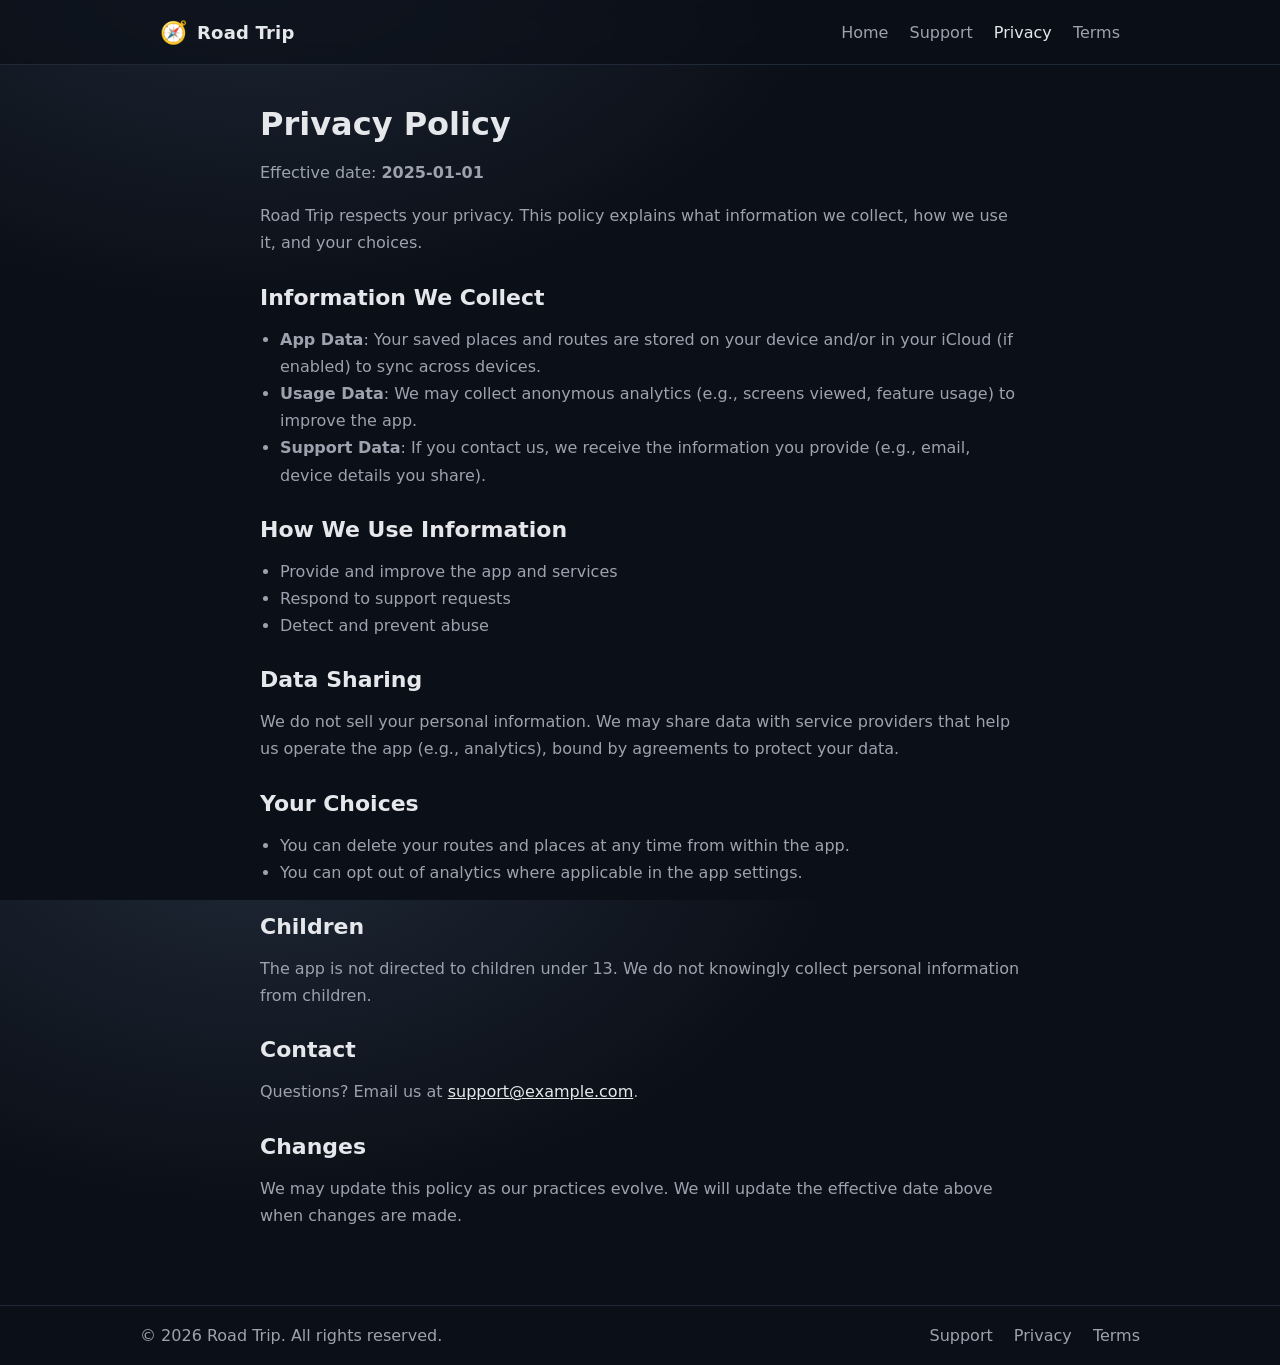
==== privacy.html @ 0849fa27 "initial commit" ====
<!DOCTYPE html>
<html lang="en">
<head>
    <meta charset="UTF-8">
    <meta name="viewport" content="width=device-width, initial-scale=1">
    <title>Road Trip — Privacy Policy</title>
    <meta name="description" content="Privacy Policy for the Road Trip app and website.">
    <link rel="stylesheet" href="assets/styles.css">
</head>
<body>
    <header class="site-header">
        <div class="container header-inner">
            <a class="brand" href="index.html" aria-label="Road Trip home">
                <span class="brand-mark" aria-hidden="true">🧭</span>
                <span class="brand-text">Road Trip</span>
            </a>
            <nav class="nav">
                <a href="index.html">Home</a>
                <a href="support.html">Support</a>
                <a href="privacy.html" class="active">Privacy</a>
                <a href="terms.html">Terms</a>
            </nav>
        </div>
    </header>

    <main class="section">
        <div class="container prose">
            <h1>Privacy Policy</h1>
            <p>Effective date: <strong>2025-01-01</strong></p>

            <p>Road Trip respects your privacy. This policy explains what information we collect, how we use it, and your choices.</p>

            <h2>Information We Collect</h2>
            <ul>
                <li><strong>App Data</strong>: Your saved places and routes are stored on your device and/or in your iCloud (if enabled) to sync across devices.</li>
                <li><strong>Usage Data</strong>: We may collect anonymous analytics (e.g., screens viewed, feature usage) to improve the app.</li>
                <li><strong>Support Data</strong>: If you contact us, we receive the information you provide (e.g., email, device details you share).</li>
            </ul>

            <h2>How We Use Information</h2>
            <ul>
                <li>Provide and improve the app and services</li>
                <li>Respond to support requests</li>
                <li>Detect and prevent abuse</li>
            </ul>

            <h2>Data Sharing</h2>
            <p>We do not sell your personal information. We may share data with service providers that help us operate the app (e.g., analytics), bound by agreements to protect your data.</p>

            <h2>Your Choices</h2>
            <ul>
                <li>You can delete your routes and places at any time from within the app.</li>
                <li>You can opt out of analytics where applicable in the app settings.</li>
            </ul>

            <h2>Children</h2>
            <p>The app is not directed to children under 13. We do not knowingly collect personal information from children.</p>

            <h2>Contact</h2>
            <p>Questions? Email us at <a href="mailto:support@example.com">support@example.com</a>.</p>

            <h2>Changes</h2>
            <p>We may update this policy as our practices evolve. We will update the effective date above when changes are made.</p>
        </div>
    </main>

    <footer class="site-footer">
        <div class="container footer-inner">
            <p>© <span id="year"></span> Road Trip. All rights reserved.</p>
            <nav class="footer-nav">
                <a href="support.html">Support</a>
                <a href="privacy.html" class="active">Privacy</a>
                <a href="terms.html">Terms</a>
            </nav>
        </div>
    </footer>

    <script>
    document.getElementById('year').textContent = new Date().getFullYear();
    </script>
</body>
</html>
---- assets/styles.css ----
/* Color system */
:root {
  --bg: #0b0f17;
  --panel: #111827;
  --panel-alt: #0f172a;
  --text: #e5e7eb;
  --muted: #9ca3af;
  --brand: #3b82f6;
  --brand-600: #2563eb;
  --border: #1f2937;
}

* { box-sizing: border-box; }
html, body { height: 100%; }
body {
  margin: 0;
  font-family: ui-sans-serif, system-ui, -apple-system, Segoe UI, Roboto, Helvetica, Arial, "Apple Color Emoji", "Segoe UI Emoji";
  color: var(--text);
  background: radial-gradient(1200px 800px at 20% -10%, #1f2937 0%, #0b0f17 50%, #0b0f17 100%);
}

.container {
  max-width: 1000px;
  margin: 0 auto;
  padding: 0 20px;
}

.site-header {
  position: sticky;
  top: 0;
  z-index: 10;
  background: rgba(11, 15, 23, 0.7);
  backdrop-filter: blur(10px);
  border-bottom: 1px solid var(--border);
}
.header-inner {
  display: flex;
  align-items: center;
  justify-content: space-between;
  height: 64px;
}
.brand {
  display: inline-flex;
  align-items: center;
  gap: 10px;
  color: var(--text);
  text-decoration: none;
  font-weight: 700;
}
.brand-mark { font-size: 22px; }
.brand-text { font-size: 18px; letter-spacing: 0.2px; }

.nav a, .footer-nav a {
  color: var(--muted);
  text-decoration: none;
  margin-left: 16px;
}
.nav a.active, .nav a:hover, .footer-nav a:hover { color: var(--text); }

.hero {
  padding: 72px 0 32px;
  background: linear-gradient(180deg, rgba(37, 99, 235, 0.12) 0%, rgba(11, 15, 23, 0) 60%);
}
.hero h1 { font-size: 40px; margin: 0 0 10px; }
.lead { color: var(--muted); max-width: 720px; }
.cta-group { margin-top: 22px; display: flex; gap: 12px; }
.btn {
  display: inline-block;
  padding: 10px 16px;
  border: 1px solid var(--border);
  background: var(--panel);
  color: var(--text);
  border-radius: 10px;
  text-decoration: none;
}
.btn.primary { background: var(--brand); border-color: var(--brand-600); }
.btn.primary:hover { background: var(--brand-600); }

.section { padding: 40px 0; }
.section.alt { background: linear-gradient(180deg, rgba(255,255,255,0.02), rgba(255,255,255,0)); border-top: 1px solid var(--border); }

.feature-list {
  list-style: none;
  padding: 0;
  margin: 22px 0 0;
  display: grid;
  grid-template-columns: repeat(auto-fit, minmax(220px, 1fr));
  gap: 16px;
}
.feature-list li { background: var(--panel); border: 1px solid var(--border); border-radius: 12px; padding: 14px; }
.feature-list h3 { margin: 0 0 6px; font-size: 18px; }
.feature-list p { margin: 0; color: var(--muted); }

.site-footer { border-top: 1px solid var(--border); margin-top: 20px; }
.footer-inner { display: flex; align-items: center; justify-content: space-between; padding: 20px 0; }
.site-footer p { margin: 0; color: var(--muted); }

/* Content styles */
.prose {
  max-width: 800px;
}
.prose h1 { font-size: 32px; margin: 0 0 10px; }
.prose h2 { font-size: 22px; margin: 28px 0 10px; }
.prose p, .prose li { color: var(--muted); line-height: 1.7; }
.prose a { color: var(--text); }
.prose ul { padding-left: 20px; }

@media (max-width: 640px) {
  .hero h1 { font-size: 32px; }
}
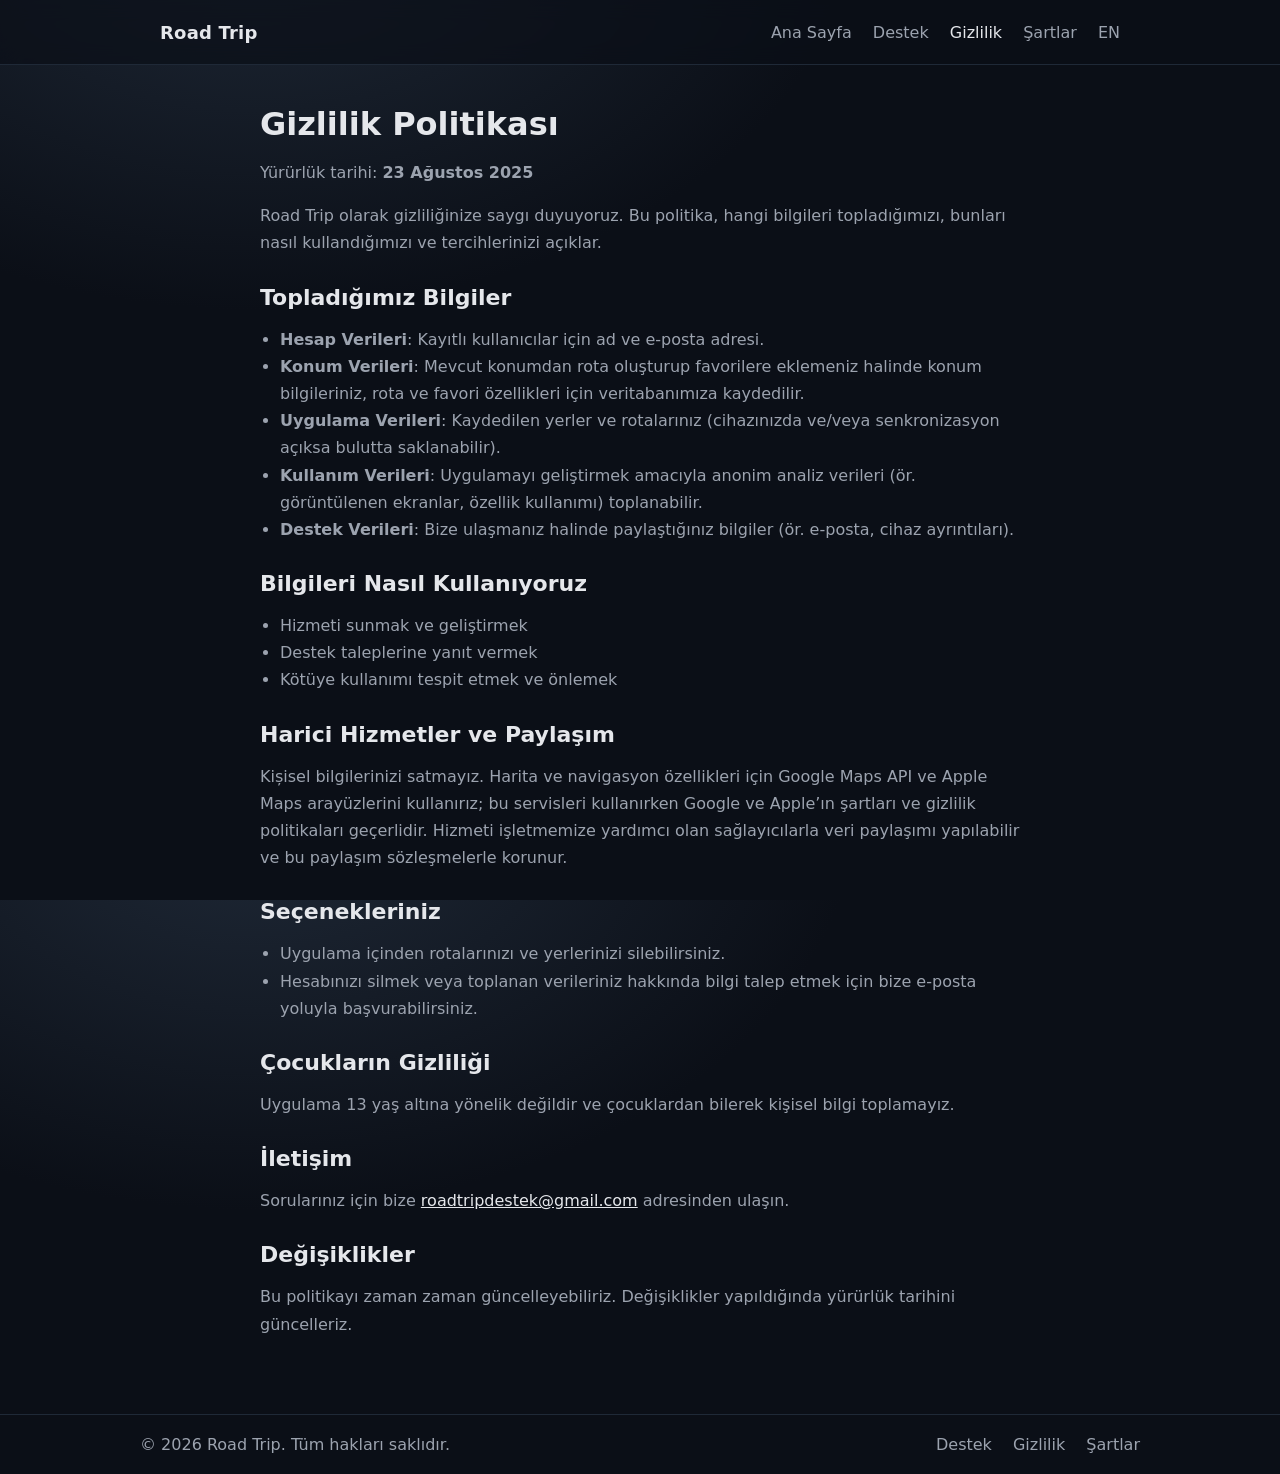
==== commit c003c311: "add tr support, fix some wordings" ====
--- a/privacy.html
+++ b/privacy.html
@@ -1,76 +1,78 @@
 <!DOCTYPE html>
-<html lang="en">
+<html lang="tr">
 <head>
     <meta charset="UTF-8">
     <meta name="viewport" content="width=device-width, initial-scale=1">
-    <title>Road Trip — Privacy Policy</title>
-    <meta name="description" content="Privacy Policy for the Road Trip app and website.">
+    <title>Road Trip — Gizlilik Politikası</title>
+    <meta name="description" content="Road Trip uygulaması ve web sitesi için Gizlilik Politikası.">
     <link rel="stylesheet" href="assets/styles.css">
 </head>
 <body>
     <header class="site-header">
         <div class="container header-inner">
             <a class="brand" href="index.html" aria-label="Road Trip home">
-                <span class="brand-mark" aria-hidden="true">🧭</span>
                 <span class="brand-text">Road Trip</span>
             </a>
             <nav class="nav">
-                <a href="index.html">Home</a>
-                <a href="support.html">Support</a>
-                <a href="privacy.html" class="active">Privacy</a>
-                <a href="terms.html">Terms</a>
+                <a href="index.html">Ana Sayfa</a>
+                <a href="support.html">Destek</a>
+                <a href="privacy.html" class="active">Gizlilik</a>
+                <a href="terms.html">Şartlar</a>
+                <a href="en/privacy.html" hreflang="en" aria-label="Switch to English">EN</a>
             </nav>
         </div>
     </header>
 
     <main class="section">
         <div class="container prose">
-            <h1>Privacy Policy</h1>
-            <p>Effective date: <strong>2025-01-01</strong></p>
+            <h1>Gizlilik Politikası</h1>
+            <p>Yürürlük tarihi: <strong>23 Ağustos 2025</strong></p>
 
-            <p>Road Trip respects your privacy. This policy explains what information we collect, how we use it, and your choices.</p>
+            <p>Road Trip olarak gizliliğinize saygı duyuyoruz. Bu politika, hangi bilgileri topladığımızı, bunları nasıl kullandığımızı ve tercihlerinizi açıklar.</p>
 
-            <h2>Information We Collect</h2>
+            <h2>Topladığımız Bilgiler</h2>
             <ul>
-                <li><strong>App Data</strong>: Your saved places and routes are stored on your device and/or in your iCloud (if enabled) to sync across devices.</li>
-                <li><strong>Usage Data</strong>: We may collect anonymous analytics (e.g., screens viewed, feature usage) to improve the app.</li>
-                <li><strong>Support Data</strong>: If you contact us, we receive the information you provide (e.g., email, device details you share).</li>
+                <li><strong>Hesap Verileri</strong>: Kayıtlı kullanıcılar için ad ve e‑posta adresi.</li>
+                <li><strong>Konum Verileri</strong>: Mevcut konumdan rota oluşturup favorilere eklemeniz halinde konum bilgileriniz, rota ve favori özellikleri için veritabanımıza kaydedilir.</li>
+                <li><strong>Uygulama Verileri</strong>: Kaydedilen yerler ve rotalarınız (cihazınızda ve/veya senkronizasyon açıksa bulutta saklanabilir).</li>
+                <li><strong>Kullanım Verileri</strong>: Uygulamayı geliştirmek amacıyla anonim analiz verileri (ör. görüntülenen ekranlar, özellik kullanımı) toplanabilir.</li>
+                <li><strong>Destek Verileri</strong>: Bize ulaşmanız halinde paylaştığınız bilgiler (ör. e‑posta, cihaz ayrıntıları).</li>
             </ul>
 
-            <h2>How We Use Information</h2>
+            <h2>Bilgileri Nasıl Kullanıyoruz</h2>
             <ul>
-                <li>Provide and improve the app and services</li>
-                <li>Respond to support requests</li>
-                <li>Detect and prevent abuse</li>
+                <li>Hizmeti sunmak ve geliştirmek</li>
+                <li>Destek taleplerine yanıt vermek</li>
+                <li>Kötüye kullanımı tespit etmek ve önlemek</li>
             </ul>
 
-            <h2>Data Sharing</h2>
-            <p>We do not sell your personal information. We may share data with service providers that help us operate the app (e.g., analytics), bound by agreements to protect your data.</p>
+            <h2>Harici Hizmetler ve Paylaşım</h2>
+            <p>Kișisel bilgilerinizi satmayız. Harita ve navigasyon özellikleri için Google Maps API ve Apple Maps arayüzlerini kullanırız; bu servisleri kullanırken Google ve Apple’ın şartları ve gizlilik politikaları geçerlidir. Hizmeti işletmemize yardımcı olan sağlayıcılarla veri paylaşımı yapılabilir ve bu paylaşım sözleşmelerle korunur.</p>
 
-            <h2>Your Choices</h2>
+            <h2>Seçenekleriniz</h2>
             <ul>
-                <li>You can delete your routes and places at any time from within the app.</li>
-                <li>You can opt out of analytics where applicable in the app settings.</li>
+                <li>Uygulama içinden rotalarınızı ve yerlerinizi silebilirsiniz.</li>
+                <li>Hesabınızı silmek veya toplanan verileriniz hakkında bilgi talep etmek için bize e-posta yoluyla başvurabilirsiniz.</li>
             </ul>
 
-            <h2>Children</h2>
-            <p>The app is not directed to children under 13. We do not knowingly collect personal information from children.</p>
+            <h2>Çocukların Gizliliği</h2>
+            <p>Uygulama 13 yaş altına yönelik değildir ve çocuklardan bilerek kişisel bilgi toplamayız.</p>
 
-            <h2>Contact</h2>
-            <p>Questions? Email us at <a href="mailto:support@example.com">support@example.com</a>.</p>
+            <h2>İletişim</h2>
+            <p>Sorularınız için bize <a href="mailto:roadtripdestek@gmail.com">roadtripdestek@gmail.com</a> adresinden ulaşın.</p>
 
-            <h2>Changes</h2>
-            <p>We may update this policy as our practices evolve. We will update the effective date above when changes are made.</p>
+            <h2>Değişiklikler</h2>
+            <p>Bu politikayı zaman zaman güncelleyebiliriz. Değişiklikler yapıldığında yürürlük tarihini güncelleriz.</p>
         </div>
     </main>
 
     <footer class="site-footer">
         <div class="container footer-inner">
-            <p>© <span id="year"></span> Road Trip. All rights reserved.</p>
+            <p>© <span id="year"></span> Road Trip. Tüm hakları saklıdır.</p>
             <nav class="footer-nav">
-                <a href="support.html">Support</a>
-                <a href="privacy.html" class="active">Privacy</a>
-                <a href="terms.html">Terms</a>
+                <a href="support.html">Destek</a>
+                <a href="privacy.html" class="active">Gizlilik</a>
+                <a href="terms.html">Şartlar</a>
             </nav>
         </div>
     </footer>
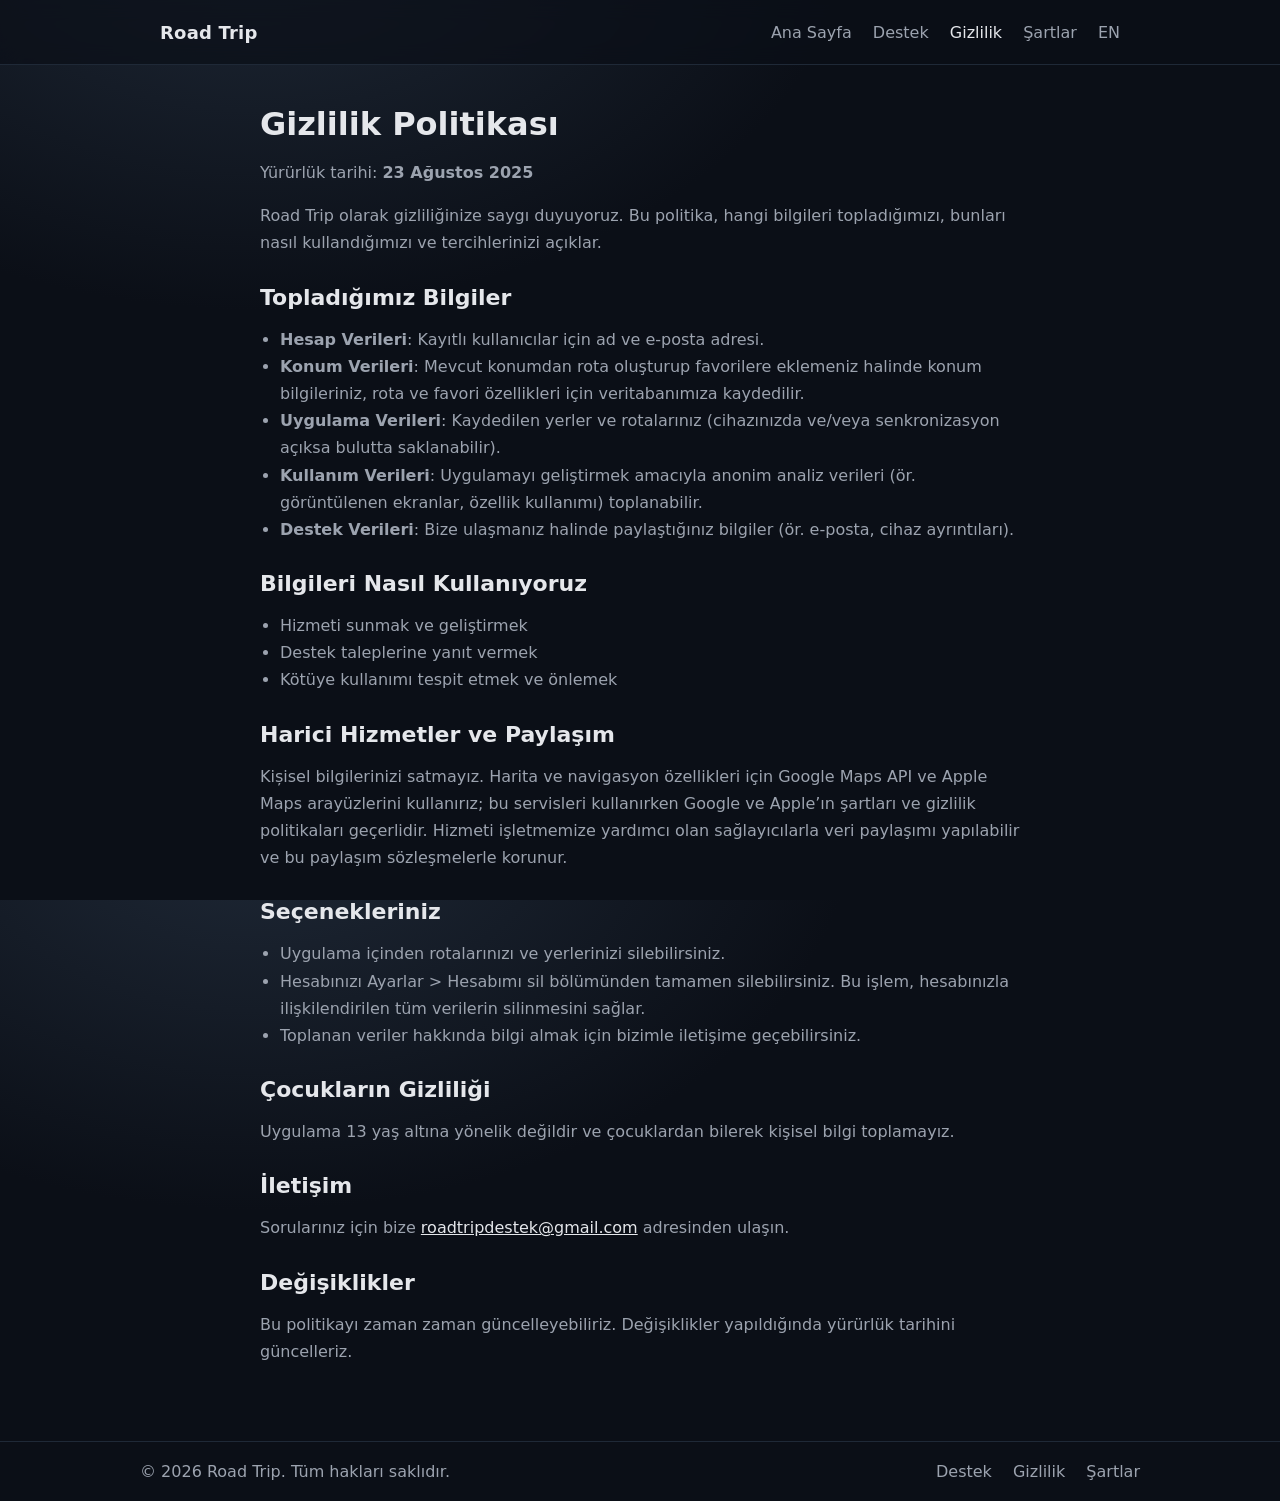
==== commit 2e0ce95b: "update terms and privacty" ====
--- a/privacy.html
+++ b/privacy.html
@@ -52,7 +52,8 @@
             <h2>Seçenekleriniz</h2>
             <ul>
                 <li>Uygulama içinden rotalarınızı ve yerlerinizi silebilirsiniz.</li>
-                <li>Hesabınızı silmek veya toplanan verileriniz hakkında bilgi talep etmek için bize e-posta yoluyla başvurabilirsiniz.</li>
+                <li>Hesabınızı Ayarlar &gt; Hesabımı sil bölümünden tamamen silebilirsiniz. Bu işlem, hesabınızla ilişkilendirilen tüm verilerin silinmesini sağlar.</li>
+                <li>Toplanan veriler hakkında bilgi almak için bizimle iletişime geçebilirsiniz.</li>
             </ul>
 
             <h2>Çocukların Gizliliği</h2>
